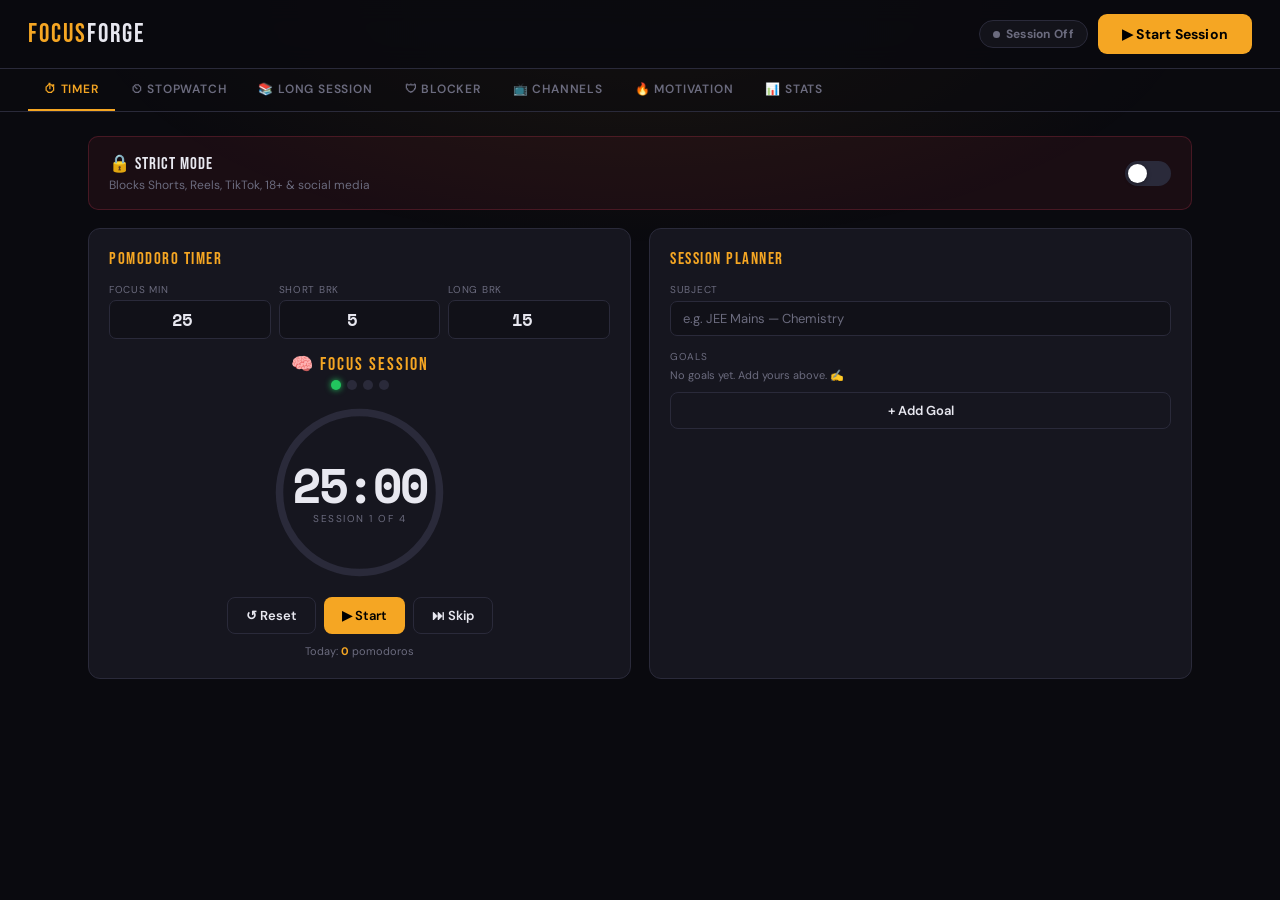
==== dashboard.html @ be2c4931 "Add files via upload" ====
<!DOCTYPE html>
<html lang="en">
<head>
<meta charset="UTF-8">
<title>FocusForge</title>
<link href="https://fonts.googleapis.com/css2?family=Space+Mono:wght@400;700&family=Bebas+Neue&family=DM+Sans:wght@400;500;600;700&display=swap" rel="stylesheet">
<style>
:root{--bg:#0a0a0f;--surf:#111118;--card:#16161f;--bdr:#2a2a3a;--acc:#f5a623;--red:#e8435a;--grn:#22c55e;--txt:#e8e8f0;--mut:#6b6b7e;}
*{margin:0;padding:0;box-sizing:border-box;}
body{background:var(--bg);color:var(--txt);font-family:'DM Sans',sans-serif;min-height:100vh;}
body::before{content:'';position:fixed;inset:0;pointer-events:none;z-index:0;
 background:radial-gradient(ellipse 80% 50% at 50% 0%,rgba(245,166,35,.08),transparent 55%);}
.app{position:relative;z-index:1;}
/* HEADER */
header{position:sticky;top:0;z-index:100;padding:14px 28px;display:flex;align-items:center;
 justify-content:space-between;background:rgba(10,10,15,.94);backdrop-filter:blur(12px);
 border-bottom:1px solid var(--bdr);}
.logo{font-family:'Bebas Neue',cursive;font-size:26px;letter-spacing:2px;color:var(--acc);}
.logo em{color:var(--txt);font-style:normal;}
.hdr-r{display:flex;align-items:center;gap:10px;flex-wrap:wrap;}
/* SESSION BUTTON - the main action */
#sessBtn{padding:11px 24px;border-radius:9px;border:none;font-family:'DM Sans',sans-serif;
 font-size:14px;font-weight:700;cursor:pointer;transition:background .2s,transform .15s;
 display:flex;align-items:center;gap:8px;letter-spacing:.2px;}
#sessBtn.off{background:var(--acc);color:#000;}
#sessBtn.off:hover{background:#ffc145;transform:translateY(-1px);}
#sessBtn.on{background:rgba(232,67,90,.18);color:var(--red);border:1px solid rgba(232,67,90,.4);}
#sessBtn.on:hover{background:rgba(232,67,90,.28);}
.status-pip{display:flex;align-items:center;gap:6px;padding:5px 13px;border-radius:20px;
 font-size:12px;font-weight:700;letter-spacing:.3px;border:1px solid var(--bdr);}
.status-pip.off{color:var(--mut);background:rgba(107,107,126,.1);}
.status-pip.on{color:var(--acc);background:rgba(245,166,35,.12);border-color:rgba(245,166,35,.3);}
.dot{width:7px;height:7px;border-radius:50%;}
.dot-off{background:var(--mut);}
.dot-on{background:var(--acc);box-shadow:0 0 7px var(--acc);animation:blink 1.4s infinite;}
@keyframes blink{0%,100%{opacity:1}50%{opacity:.25}}
.strict-tag{display:none;align-items:center;gap:5px;padding:5px 11px;border-radius:20px;
 font-size:11px;font-weight:700;color:var(--red);background:rgba(232,67,90,.1);
 border:1px solid rgba(232,67,90,.3);}
/* NAV */
nav{display:flex;padding:0 28px;border-bottom:1px solid var(--bdr);overflow-x:auto;
 background:rgba(10,10,15,.5);}
nav button{background:none;border:none;color:var(--mut);font-family:'DM Sans',sans-serif;
 font-size:12px;font-weight:600;padding:12px 16px;cursor:pointer;white-space:nowrap;
 border-bottom:2px solid transparent;transition:all .2s;text-transform:uppercase;letter-spacing:.8px;}
nav button.act{color:var(--acc);border-bottom-color:var(--acc);}
nav button:hover:not(.act){color:var(--txt);}
/* MAIN */
.main{max-width:1160px;margin:0 auto;padding:24px 28px;}
.tab{display:none;}.tab.act{display:block;}
/* CARD */
.card{background:var(--card);border:1px solid var(--bdr);border-radius:12px;padding:20px;}
.ct{font-family:'Bebas Neue',cursive;font-size:17px;letter-spacing:1.5px;color:var(--acc);margin-bottom:14px;}
.g2{display:grid;grid-template-columns:1fr 1fr;gap:18px;}
.g3{display:grid;grid-template-columns:repeat(3,1fr);gap:14px;}
/* BUTTONS */
.btn{border:none;border-radius:8px;padding:9px 18px;font-family:'DM Sans',sans-serif;
 font-size:13px;font-weight:600;cursor:pointer;transition:all .18s;
 display:inline-flex;align-items:center;gap:6px;}
.bp{background:var(--acc);color:#000;}.bp:hover{background:#ffc145;}
.br{background:var(--red);color:#fff;}.br:hover{background:#ff5570;}
.bg{background:transparent;border:1px solid var(--bdr);color:var(--txt);}.bg:hover{border-color:var(--acc);color:var(--acc);}
.bgr{background:var(--grn);color:#000;}.bgr:hover{background:#4ade80;}
.bsm{padding:5px 11px;font-size:12px;}
.bfw{width:100%;justify-content:center;}
/* STRICT BANNER */
.stbanner{border-radius:10px;padding:16px 20px;margin-bottom:18px;
 display:flex;align-items:center;justify-content:space-between;
 background:rgba(232,67,90,.07);border:1px solid rgba(232,67,90,.22);}
.stbanner.on{background:rgba(232,67,90,.15);border-color:var(--red);}
/* TOGGLE SWITCH */
.tog{width:46px;height:25px;background:var(--bdr);border-radius:13px;cursor:pointer;
 position:relative;transition:.3s;flex-shrink:0;}
.tog::after{content:'';position:absolute;top:3px;left:3px;width:19px;height:19px;
 background:#fff;border-radius:50%;transition:.3s;box-shadow:0 1px 4px rgba(0,0,0,.4);}
.tog.on{background:var(--red);}.tog.on::after{transform:translateX(21px);}
.tog.on-a{background:var(--acc);}.tog.on-a::after{transform:translateX(21px);}
/* POMODORO */
.pmcfg{display:grid;grid-template-columns:1fr 1fr 1fr;gap:8px;margin-bottom:14px;}
.pmcfg-it label{font-size:10px;color:var(--mut);text-transform:uppercase;letter-spacing:.7px;display:block;margin-bottom:4px;}
.pmcfg-it input{width:100%;text-align:center;background:var(--surf);border:1px solid var(--bdr);
 color:var(--txt);border-radius:7px;padding:6px;font-family:'Space Mono',monospace;font-size:17px;font-weight:700;}
.pmcfg-it input:focus{outline:none;border-color:var(--acc);}
.plbl{font-family:'Bebas Neue',cursive;font-size:18px;letter-spacing:2px;color:var(--acc);text-align:center;margin-bottom:5px;}
.pdots{display:flex;justify-content:center;gap:6px;margin-bottom:10px;}
.pd{width:10px;height:10px;border-radius:50%;background:var(--bdr);transition:.3s;}
.pd.d{background:var(--acc);}.pd.a{background:var(--grn);box-shadow:0 0 6px var(--grn);animation:blink 1s infinite;}
.ringw{position:relative;display:flex;justify-content:center;margin:6px 0 12px;}
.ringw svg{transform:rotate(-90deg);}
.ringm{position:absolute;top:50%;left:50%;transform:translate(-50%,-50%);text-align:center;}
.tdig{font-family:'Space Mono',monospace;font-size:48px;font-weight:700;color:var(--txt);letter-spacing:-2px;line-height:1;}
.tsub{font-size:10px;color:var(--mut);text-transform:uppercase;letter-spacing:1.5px;margin-top:3px;}
.ctrl{display:flex;gap:8px;justify-content:center;}
/* STOPWATCH */
.swdisp{font-family:'Space Mono',monospace;font-size:52px;font-weight:700;text-align:center;
 letter-spacing:-2px;padding:12px 0;color:var(--txt);}
.swms{font-size:22px;color:var(--mut);}
/* LONG FORM */
.lftime{font-family:'Space Mono',monospace;font-size:62px;font-weight:700;text-align:center;
 letter-spacing:-3px;color:var(--txt);line-height:1;padding:8px 0;}
.lfacc{color:var(--acc);}
.durb{margin:3px;}.durb.sel{background:rgba(245,166,35,.13)!important;border-color:rgba(245,166,35,.4)!important;color:var(--acc)!important;}
.ptbar{height:6px;background:var(--bdr);border-radius:3px;overflow:hidden;margin:11px 0 5px;}
.pbr{height:100%;background:linear-gradient(90deg,var(--acc),var(--red));border-radius:3px;transition:width .6s;width:0;}
/* BLOCK ITEMS */
.blit{display:flex;align-items:center;justify-content:space-between;
 background:var(--surf);border:1px solid var(--bdr);border-radius:8px;padding:9px 12px;margin-bottom:6px;}
.bll{display:flex;align-items:center;gap:8px;}
.bico{width:28px;height:28px;border-radius:5px;display:flex;align-items:center;justify-content:center;font-size:14px;}
.bname{font-size:13px;font-weight:600;}.bdesc{font-size:10px;color:var(--mut);}
.bdg{font-size:9px;font-weight:700;padding:3px 7px;border-radius:3px;text-transform:uppercase;letter-spacing:.7px;}
.bdg-b{background:rgba(232,67,90,.15);color:var(--red);}
.bdg-a{background:rgba(34,197,94,.15);color:var(--grn);}
/* SETTING ROW */
.srow{display:flex;align-items:center;justify-content:space-between;
 background:var(--surf);border:1px solid var(--bdr);border-radius:8px;padding:10px 12px;margin-bottom:6px;}
.srow-l{display:flex;align-items:center;gap:8px;}
/* CHANNELS */
.chtag{display:inline-flex;align-items:center;gap:5px;background:rgba(34,197,94,.09);
 border:1px solid rgba(34,197,94,.22);border-radius:6px;padding:4px 9px;
 font-size:11px;color:var(--grn);margin:3px;}
.chtag button{background:none;border:none;color:var(--mut);cursor:pointer;font-size:12px;padding:0;line-height:1;}
.chtag button:hover{color:var(--red);}
/* INPUT */
.inp{background:var(--surf);border:1px solid var(--bdr);color:var(--txt);border-radius:7px;
 padding:8px 12px;font-family:'DM Sans',sans-serif;font-size:13px;}
.inp:focus{outline:none;border-color:var(--acc);}
.inp::placeholder{color:var(--mut);}
.arow{display:flex;gap:7px;margin-top:10px;}.arow .inp{flex:1;}
/* STATS */
.stbox{background:var(--surf);border:1px solid var(--bdr);border-radius:9px;padding:16px;text-align:center;}
.stn{font-family:'Space Mono',monospace;font-size:28px;font-weight:700;color:var(--acc);}
.stl{font-size:10px;color:var(--mut);text-transform:uppercase;letter-spacing:.7px;margin-top:3px;}
/* QUOTE */
.qcard{background:linear-gradient(135deg,var(--card),var(--surf));border:1px solid var(--bdr);
 border-left:4px solid var(--acc);border-radius:12px;padding:20px;margin-bottom:16px;}
.qtxt{font-size:18px;font-style:italic;line-height:1.6;color:var(--txt);margin-bottom:12px;}
.qauth{font-family:'Space Mono',monospace;font-size:11px;color:var(--acc);text-transform:uppercase;letter-spacing:1.5px;}
/* REWARD */
.rwbg{position:fixed;inset:0;background:rgba(0,0,0,.9);z-index:1000;display:flex;
 align-items:center;justify-content:center;backdrop-filter:blur(10px);}
.rwbox{background:var(--card);border:2px solid var(--acc);border-radius:20px;
 padding:44px;text-align:center;max-width:440px;position:relative;overflow:hidden;}
.rwbox::before{content:'';position:absolute;inset:0;pointer-events:none;
 background:radial-gradient(ellipse at top,rgba(245,166,35,.14),transparent 60%);}
.rwe{font-size:64px;display:block;margin-bottom:12px;animation:bounce .9s infinite;}
@keyframes bounce{0%,100%{transform:translateY(0)}50%{transform:translateY(-8px)}}
.rwt{font-family:'Bebas Neue',cursive;font-size:36px;letter-spacing:3px;color:var(--acc);margin-bottom:7px;}
.rwm{color:var(--mut);font-size:14px;line-height:1.6;margin-bottom:14px;}
.rwb{display:inline-block;background:rgba(245,166,35,.1);border:1px solid var(--acc);
 border-radius:6px;padding:6px 16px;font-size:11px;color:var(--acc);font-weight:700;margin-bottom:14px;}
.rwq{font-size:11px;color:var(--mut);font-style:italic;margin-bottom:20px;padding:0 8px;line-height:1.5;}
/* TOAST */
.toast{position:fixed;bottom:20px;right:20px;background:var(--card);border:1px solid var(--bdr);
 border-radius:9px;padding:12px 16px;font-size:13px;color:var(--txt);z-index:999;
 transform:translateY(70px);opacity:0;transition:all .3s;max-width:280px;
 display:flex;align-items:center;gap:8px;pointer-events:none;}
.toast.show{transform:translateY(0);opacity:1;}
.toast.ok{border-color:var(--grn);}
.toast.err{border-color:var(--red);}
/* MILESTONE */
.msit{display:flex;align-items:center;justify-content:space-between;
 padding:9px 11px;border-radius:7px;margin-bottom:6px;border:1px solid var(--bdr);}
.msit.hit{background:rgba(245,166,35,.07);border-color:rgba(245,166,35,.22);}
.msit.miss{opacity:.4;}
.goal-r{display:flex;align-items:center;gap:9px;padding:7px 11px;
 background:var(--surf);border-radius:7px;margin-bottom:4px;cursor:pointer;}
.goal-r:hover{background:#1a1a24;}
.pcard{background:var(--surf);border:1px solid var(--bdr);border-radius:9px;padding:14px;text-align:center;}
::-webkit-scrollbar{width:4px;}::-webkit-scrollbar-thumb{background:var(--bdr);border-radius:2px;}
@media(max-width:700px){.main{padding:14px 12px;}.g2,.g3{grid-template-columns:1fr;}
 header{padding:12px 14px;}.tdig{font-size:36px;}.lftime{font-size:44px;}}
</style>
</head>
<body>
<div class="app">
<header>
  <div class="logo">Focus<em>Forge</em></div>
  <div class="hdr-r">
    <div class="strict-tag" id="strtag">🔒 STRICT</div>
    <div class="status-pip off" id="spip">
      <div class="dot dot-off" id="sdot"></div>
      <span id="stxt">Session Off</span>
    </div>
    <button id="sessBtn" class="off" onclick="toggleSess()">▶ Start Session</button>
  </div>
</header>
<nav id="nav">
  <button class="act" onclick="gt('timer',this)">⏱ Timer</button>
  <button onclick="gt('sw',this)">⏲ Stopwatch</button>
  <button onclick="gt('lf',this)">📚 Long Session</button>
  <button onclick="gt('blk',this)">🛡 Blocker</button>
  <button onclick="gt('ch',this)">📺 Channels</button>
  <button onclick="gt('mot',this)">🔥 Motivation</button>
  <button onclick="gt('stats',this)">📊 Stats</button>
</nav>
<div class="main">

<!-- TIMER -->
<div class="tab act" id="tab-timer">
  <div class="stbanner" id="strbanner">
    <div>
      <div style="font-family:'Bebas Neue',cursive;font-size:17px;letter-spacing:1px;margin-bottom:3px">🔒 STRICT MODE</div>
      <div style="font-size:12px;color:var(--mut)">Blocks Shorts, Reels, TikTok, 18+ &amp; social media</div>
    </div>
    <div class="tog" id="strtog" onclick="toggleStrict()"></div>
  </div>
  <div class="g2">
    <div class="card">
      <div class="ct">POMODORO TIMER</div>
      <div class="pmcfg">
        <div class="pmcfg-it"><label>Focus min</label><input type="number" id="fmin" value="25" min="1" max="90" onchange="pmReset()"></div>
        <div class="pmcfg-it"><label>Short brk</label><input type="number" id="smin" value="5" min="1" max="30" onchange="pmReset()"></div>
        <div class="pmcfg-it"><label>Long brk</label><input type="number" id="lmin" value="15" min="5" max="60" onchange="pmReset()"></div>
      </div>
      <div class="plbl" id="plbl">🧠 FOCUS SESSION</div>
      <div class="pdots" id="pdots"></div>
      <div class="ringw">
        <svg width="185" height="185">
          <circle cx="92.5" cy="92.5" r="80" fill="none" stroke="#2a2a3a" stroke-width="7.5"/>
          <circle id="parc" cx="92.5" cy="92.5" r="80" fill="none" stroke="#f5a623"
           stroke-width="7.5" stroke-linecap="round" stroke-dasharray="502.7" stroke-dashoffset="0"/>
        </svg>
        <div class="ringm">
          <div class="tdig" id="pdisp">25:00</div>
          <div class="tsub" id="psub">Session 1 of 4</div>
        </div>
      </div>
      <div class="ctrl">
        <button class="btn bg" onclick="pmReset()">↺ Reset</button>
        <button class="btn bp" id="pbtn" onclick="pmToggle()">▶ Start</button>
        <button class="btn bg" onclick="pmSkip()">⏭ Skip</button>
      </div>
      <div style="text-align:center;font-size:11px;color:var(--mut);margin-top:10px">
        Today: <span style="color:var(--acc);font-weight:700" id="pmcnt">0</span> pomodoros
      </div>
    </div>
    <div class="card">
      <div class="ct">SESSION PLANNER</div>
      <label style="font-size:10px;color:var(--mut);text-transform:uppercase;letter-spacing:.7px;display:block;margin-bottom:5px">Subject</label>
      <input class="inp" id="subj" placeholder="e.g. JEE Mains — Chemistry" style="width:100%;margin-bottom:14px">
      <label style="font-size:10px;color:var(--mut);text-transform:uppercase;letter-spacing:.7px;display:block;margin-bottom:5px">Goals</label>
      <div id="glist" style="margin-bottom:10px"></div>
      <button class="btn bg bfw" onclick="addGoal()">+ Add Goal</button>
    </div>
  </div>
</div>

<!-- STOPWATCH -->
<div class="tab" id="tab-sw">
  <div class="card" style="max-width:460px;margin:0 auto;text-align:center">
    <div class="ct" style="text-align:center">STOPWATCH</div>
    <div class="swdisp">
      <span id="swh">00</span>:<span id="swm">00</span>:<span id="sws">00</span><span class="swms">.<span id="swms">00</span></span>
    </div>
    <div style="display:flex;justify-content:center;gap:9px;margin-bottom:16px">
      <button class="btn bg" onclick="swReset()">↺ Reset</button>
      <button class="btn bp" id="swbtn" onclick="swToggle()">▶ Start</button>
      <button class="btn bg" onclick="swLap()">🏁 Lap</button>
    </div>
    <div id="swlaps" style="max-height:200px;overflow-y:auto"></div>
  </div>
</div>

<!-- LONG FORM -->
<div class="tab" id="tab-lf">
  <div class="g2" style="align-items:start">
    <div class="card">
      <div class="ct">LONG FORM SESSION</div>
      <p style="font-size:12px;color:var(--mut);margin-bottom:14px">Deep work — 1 to 8 hours uninterrupted</p>
      <label style="font-size:10px;color:var(--mut);text-transform:uppercase;letter-spacing:.7px;display:block;margin-bottom:7px">Duration</label>
      <div style="display:flex;flex-wrap:wrap;margin-bottom:9px">
        <button class="btn bg bsm durb" onclick="lfDur(1,this)">1h</button>
        <button class="btn bg bsm durb" onclick="lfDur(2,this)">2h</button>
        <button class="btn bg bsm durb" onclick="lfDur(3,this)">3h</button>
        <button class="btn bg bsm durb" onclick="lfDur(4,this)">4h</button>
        <button class="btn bg bsm durb" onclick="lfDur(6,this)">6h</button>
        <button class="btn bg bsm durb" onclick="lfDur(8,this)">8h</button>
      </div>
      <div style="display:flex;gap:7px;margin-bottom:12px">
        <input class="inp" type="number" id="lfcust" placeholder="Custom hrs" min=".5" max="12" step=".5" style="flex:1">
        <button class="btn bg" onclick="lfCustSet()">Set</button>
      </div>
      <input class="inp" id="lfname" placeholder="Session name e.g. Physics Deep Dive" style="width:100%;margin-bottom:12px">
      <div class="lftime"><span id="lfh">02</span>:<span id="lfm" class="lfacc">00</span>:<span id="lfs">00</span></div>
      <div class="ptbar"><div class="pbr" id="lfbar"></div></div>
      <div style="font-size:11px;color:var(--mut);text-align:center;margin-bottom:12px" id="lfpct">0% complete</div>
      <div style="display:flex;gap:8px">
        <button class="btn bg" style="flex:1" onclick="lfReset()">↺ Reset</button>
        <button class="btn bp" style="flex:2" id="lfbtn" onclick="lfToggle()">▶ Start Session</button>
      </div>
    </div>
    <div>
      <div class="card" style="margin-bottom:16px">
        <div class="ct">MILESTONES</div>
        <div id="mslist"></div>
      </div>
      <div class="card">
        <div class="ct">DEEP WORK TIPS</div>
        <div style="font-size:12px;color:var(--mut);line-height:2.1">
          🎧 Noise-cancelling or lo-fi music<br>📵 Phone in another room<br>
          💧 Water nearby — no phone for breaks<br>📝 Write ONE goal before starting<br>🌡 Room 18–21°C
        </div>
      </div>
    </div>
  </div>
</div>

<!-- BLOCKER -->
<div class="tab" id="tab-blk">
  <div class="g2" style="align-items:start">
    <div>
      <div class="card" style="margin-bottom:16px">
        <div class="ct">🚫 DEFAULT BLOCKS</div>
        <p style="font-size:12px;color:var(--mut);margin-bottom:12px">Blocked during sessions via extension.</p>
        <div id="defblk"></div>
      </div>
      <div class="card">
        <div class="ct">+ CUSTOM BLOCK</div>
        <div class="arow">
          <input class="inp" id="cbinp" placeholder="e.g. reddit.com">
          <button class="btn br" onclick="addCB()">Block</button>
        </div>
        <div id="cblist" style="margin-top:10px"></div>
      </div>
    </div>
    <div class="card">
      <div class="ct">🔒 CONTROLS</div>
      <div class="srow"><div class="srow-l"><span style="font-size:18px">📱</span><div><div class="bname">YouTube Shorts</div><div class="bdesc">Shelf + /shorts URLs</div></div></div><div class="tog on-a" id="ts-shorts" onclick="ftog('shorts',this)"></div></div>
      <div class="srow"><div class="srow-l"><span style="font-size:18px">📸</span><div><div class="bname">Instagram Reels</div><div class="bdesc">Reels tab &amp; feed</div></div></div><div class="tog on-a" id="ts-reels" onclick="ftog('reels',this)"></div></div>
      <div class="srow"><div class="srow-l"><span style="font-size:18px">🎵</span><div><div class="bname">TikTok</div><div class="bdesc">Full site block</div></div></div><div class="tog on-a" id="ts-tiktok" onclick="ftog('tiktok',this)"></div></div>
      <div class="srow"><div class="srow-l"><span style="font-size:18px">🐦</span><div><div class="bname">Twitter / X</div><div class="bdesc">Full site block</div></div></div><div class="tog on-a" id="ts-twitter" onclick="ftog('twitter',this)"></div></div>
      <div class="srow"><div class="srow-l"><span style="font-size:18px">🔞</span><div><div class="bname">18+ Content</div><div class="bdesc">Adult &amp; restricted sites</div></div></div><div class="tog on-a" id="ts-adult" onclick="ftog('adult',this)"></div></div>
      <div class="srow" style="border-color:rgba(232,67,90,.25)"><div class="srow-l"><span style="font-size:18px">🗑</span><div><div class="bname">Anti-Uninstall</div><div class="bdesc">Hides uninstall during sessions</div></div></div><div class="tog on-a" id="ts-anti" onclick="ftog('anti',this)"></div></div>
      <div style="margin-top:12px;padding:11px;background:rgba(34,197,94,.05);border:1px solid rgba(34,197,94,.18);border-radius:7px;font-size:11px;color:var(--mut);line-height:1.7">
        <strong style="color:var(--grn)">✓ Extension Active</strong><br>All blocks enforced by the FocusForge extension. Changes apply instantly.
      </div>
    </div>
  </div>
</div>

<!-- CHANNELS -->
<div class="tab" id="tab-ch">
  <div class="g2" style="align-items:start">
    <div class="card">
      <div class="ct">✅ ALLOWED CHANNELS</div>
      <p style="font-size:12px;color:var(--mut);margin-bottom:12px">Only these YouTube channels are watchable in Strict Mode.</p>
      <div id="chtags" style="margin-bottom:10px"></div>
      <div class="arow">
        <input class="inp" id="chinp" placeholder="e.g. 3Blue1Brown">
        <button class="btn bgr" onclick="addCh()">+ Allow</button>
      </div>
    </div>
    <div class="card">
      <div class="ct">📺 STUDY MODE — YOUTUBE</div>
      <div style="background:var(--surf);border-radius:7px;padding:12px;margin-bottom:10px">
        <div style="font-size:12px;font-weight:700;margin-bottom:7px">Blocked:</div>
        <div style="font-size:11px;color:var(--mut);line-height:2.1">✗ YouTube Shorts (feed + /shorts)<br>✗ Recommended / Autoplay<br>✗ 18+ / Age-restricted content<br>✗ Non-whitelisted channels<br>✗ Comments section</div>
      </div>
      <div style="background:var(--surf);border-radius:7px;padding:12px">
        <div style="font-size:12px;font-weight:700;margin-bottom:7px">Allowed:</div>
        <div style="font-size:11px;color:var(--grn);line-height:2.1">✓ Whitelisted channel videos<br>✓ Educational search results<br>✓ Playlists from allowed channels</div>
      </div>
    </div>
  </div>
</div>

<!-- MOTIVATION -->
<div class="tab" id="tab-mot">
  <div style="max-width:640px;margin:0 auto">
    <div class="qcard">
      <div style="font-size:10px;color:var(--mut);text-transform:uppercase;letter-spacing:2px;margin-bottom:12px" id="qdate"></div>
      <div class="qtxt" id="qtxt"></div>
      <div class="qauth" id="qauth"></div>
      <div style="display:flex;gap:8px;margin-top:16px">
        <button class="btn bg bsm" onclick="prevQ()">←</button>
        <button class="btn bg" style="flex:1" onclick="randQ()">🎲 Random</button>
        <button class="btn bg bsm" onclick="nextQ()">→</button>
      </div>
    </div>
    <div class="card" style="margin-bottom:16px">
      <div class="ct">HALL OF DISCIPLINE</div>
      <div class="g3" id="hall"></div>
    </div>
    <div class="card">
      <div class="ct">YOUR STREAK</div>
      <div style="display:flex;align-items:center;gap:14px">
        <div style="font-family:'Bebas Neue',cursive;font-size:64px;color:var(--acc);line-height:1" id="strn">0</div>
        <div>
          <div style="font-size:16px;font-weight:700">day streak 🔥</div>
          <div style="font-size:12px;color:var(--mut);margin-top:3px">Every session counts. Keep going.</div>
          <button class="btn bg bsm" style="margin-top:8px" onclick="claimStr()">✓ Mark Today</button>
        </div>
      </div>
    </div>
  </div>
</div>

<!-- STATS -->
<div class="tab" id="tab-stats">
  <div class="g3" style="margin-bottom:16px">
    <div class="stbox"><div class="stn" id="stp">0</div><div class="stl">Pomodoros</div></div>
    <div class="stbox"><div class="stn" id="stf">0h 0m</div><div class="stl">Focus Time</div></div>
    <div class="stbox"><div class="stn" id="sts">0</div><div class="stl">Day Streak 🔥</div></div>
  </div>
  <div class="g2">
    <div class="card">
      <div class="ct">SESSION HISTORY</div>
      <div id="hist" style="max-height:300px;overflow-y:auto;font-size:12px;color:var(--mut)">No sessions yet. 🚀</div>
    </div>
    <div class="card">
      <div class="ct">ACHIEVEMENTS</div>
      <div id="ach"></div>
    </div>
  </div>
</div>

</div><!-- main -->
</div><!-- app -->

<!-- REWARD -->
<div class="rwbg" id="rw" style="display:none">
  <div class="rwbox">
    <span class="rwe" id="rwe">🏆</span>
    <div class="rwt" id="rwt">DONE!</div>
    <div class="rwm" id="rwm"></div>
    <div class="rwb" id="rwb"></div>
    <div class="rwq" id="rwq"></div>
    <button class="btn bp" onclick="closeRw()">Continue →</button>
  </div>
</div>
<div class="toast" id="tst"><span id="tsti">✓</span><span id="tstm"></span></div>

<script>
// ─── STORAGE (works in extension AND standalone) ───────────────────
const IS_EXT = typeof chrome !== 'undefined' && typeof chrome.storage !== 'undefined' && !!chrome.storage.local;

function save(obj) {
  // Always save to localStorage immediately — instant, no async issues
  Object.entries(obj).forEach(([k,v]) => localStorage.setItem('ff_'+k, JSON.stringify(v)));
  // Also sync to chrome.storage if in extension context
  if (IS_EXT) {
    try { chrome.storage.local.set(obj); } catch(e) {}
  }
}

function load(key, def) {
  // Try localStorage first (fastest)
  const v = localStorage.getItem('ff_'+key);
  if (v !== null) { try { return JSON.parse(v); } catch(e) { return v; } }
  return def;
}

function sendToExt(msg) {
  if (!IS_EXT) return;
  try { chrome.runtime.sendMessage(msg, () => { if(chrome.runtime.lastError){} }); } catch(e) {}
}

// ─── STATE ────────────────────────────────────────────────────────
const DEF_CH = ['Khan Academy','MIT OpenCourseWare','3Blue1Brown','CrashCourse','Kurzgesagt','TED-Ed','Physics Wallah','Unacademy'];

let sessOn    = load('sessOn', false);
let strictOn  = load('strictOn', false);
let settings  = load('settings', {shorts:true,reels:true,tiktok:true,twitter:true,adult:true,anti:true});
let channels  = load('channels', DEF_CH);
let cblocks   = load('cblocks', []);
let goals     = load('goals', []);
let sessions  = load('sessions', []);
let pomos     = load('pomos', 0);
let focusSecs = load('focusSecs', 0);
let streak    = load('streak', 0);
let xp        = load('xp', 0);

// Pomo state (not persisted)
let pmRun=false, pmInt=null, pmPhase='focus', pmSecs=0, pmTotal=0, pmCycle=0, pmSess=1;
// SW
let swRun=false, swInt=null, swMs=0, swLapsList=[];
// LF
let lfRun=false, lfInt=null, lfDurSecs=7200, lfElapsed=0, lfHits=[];

const CIRC = 502.7;

// ─── INIT ─────────────────────────────────────────────────────────
function boot() {
  syncHeaderUI();
  syncStrictUI();
  loadToggles();
  pmReset();
  buildDots();
  renderDefBlocks();
  renderCBlocks();
  renderChs();
  renderGoals();
  renderMilestones();
  renderAch();
  renderHist();
  renderHall();
  syncStats();
  lfSyncDisp();
  document.getElementById('qdate').textContent = new Date().toLocaleDateString('en-US',{weekday:'long',month:'long',day:'numeric'});
  showQ(new Date().getDate() % QS.length);
}

// ─── TABS ──────────────────────────────────────────────────────────
function gt(name, btn) {
  document.querySelectorAll('.tab').forEach(el => el.classList.remove('act'));
  document.querySelectorAll('#nav button').forEach(el => el.classList.remove('act'));
  document.getElementById('tab-'+name).classList.add('act');
  btn.classList.add('act');
}

// ─── SESSION TOGGLE ────────────────────────────────────────────────
function toggleSess() {
  sessOn = !sessOn;
  save({ sessOn });
  sendToExt({ type:'SET_SESSION', active:sessOn, strict:strictOn });
  syncHeaderUI();
  toast(sessOn ? '🎯 Session started! Blocks are active.' : '✅ Session ended. Blocks lifted.', sessOn ? 'ok' : '');
}

function syncHeaderUI() {
  const btn = document.getElementById('sessBtn');
  const pip = document.getElementById('spip');
  const dot = document.getElementById('sdot');
  const txt = document.getElementById('stxt');
  if (sessOn) {
    btn.textContent = '⏹ End Session';
    btn.className = 'on';
    pip.className = 'status-pip on';
    dot.className = 'dot dot-on';
    txt.textContent = 'Active';
  } else {
    btn.textContent = '▶ Start Session';
    btn.className = 'off';
    pip.className = 'status-pip off';
    dot.className = 'dot dot-off';
    txt.textContent = 'Session Off';
  }
}

// ─── STRICT MODE ───────────────────────────────────────────────────
function toggleStrict() {
  strictOn = !strictOn;
  save({ strictOn });
  sendToExt({ type:'SET_SESSION', active:sessOn, strict:strictOn });
  syncStrictUI();
  toast(strictOn ? '🔒 Strict Mode ON' : '🔓 Strict Mode OFF', strictOn ? 'ok' : 'err');
}

function syncStrictUI() {
  document.getElementById('strtog').classList.toggle('on', strictOn);
  document.getElementById('strbanner').classList.toggle('on', strictOn);
  document.getElementById('strtag').style.display = strictOn ? 'flex' : 'none';
}

// ─── SETTING TOGGLES ───────────────────────────────────────────────
function loadToggles() {
  Object.entries(settings).forEach(([k,v]) => {
    const el = document.getElementById('ts-'+k);
    if (el) el.classList.toggle('on-a', v);
  });
}
function ftog(key, el) {
  settings[key] = !settings[key];
  el.classList.toggle('on-a', settings[key]);
  save({ settings });
  toast(settings[key] ? `✓ ${key} blocking ON` : `○ ${key} blocking OFF`, 'ok');
}

// ─── POMODORO ──────────────────────────────────────────────────────
function pmReset() {
  clearInterval(pmInt); pmRun=false; pmPhase='focus'; pmSess=1; pmCycle=0;
  document.getElementById('pbtn').textContent='▶ Start';
  pmSetSecs(); buildDots(); arcUpd();
}
function pmSetSecs() {
  const f=(parseInt(document.getElementById('fmin').value)||25)*60;
  const s=(parseInt(document.getElementById('smin').value)||5)*60;
  const l=(parseInt(document.getElementById('lmin').value)||15)*60;
  pmSecs={focus:f,short:s,long:l}[pmPhase];
  pmTotal=pmSecs; pmDisp();
}
function pmToggle() {
  if (pmRun) {
    clearInterval(pmInt); pmRun=false;
    document.getElementById('pbtn').textContent='▶ Resume';
  } else {
    pmRun=true;
    document.getElementById('pbtn').textContent='⏸ Pause';
    pmInt=setInterval(()=>{
      if(pmPhase==='focus'){focusSecs++;if(focusSecs%30===0)save({focusSecs});}
      pmSecs--;pmDisp();arcUpd();
      if(pmSecs<=0){clearInterval(pmInt);pmRun=false;pmEnd();}
    },1000);
  }
}
function pmSkip(){clearInterval(pmInt);pmRun=false;pmEnd();}
function pmEnd() {
  if(pmPhase==='focus'){
    pomos++;pmCycle++;xp+=25;
    sessions.push({type:'Pomodoro',subject:document.getElementById('subj').value||'Study',time:new Date().toLocaleTimeString()});
    save({pomos,focusSecs,xp,sessions:sessions.slice(-50)});
    syncStats();renderHist();renderAch();
    pmPhase=pmCycle%4===0?'long':'short';
    pmSess=Math.min(pmSess+1,4);
    showRw(pmCycle%4===0?'long':'short',pmCycle);
  } else {
    pmPhase='focus';
  }
  buildDots();pmSetSecs();arcUpd();
  document.getElementById('pbtn').textContent='▶ Start';
}
function pmDisp(){
  document.getElementById('pdisp').textContent=pad(Math.floor(pmSecs/60))+':'+pad(pmSecs%60);
  document.getElementById('plbl').textContent={focus:'🧠 FOCUS SESSION',short:'☕ SHORT BREAK',long:'🛌 LONG BREAK'}[pmPhase];
  document.getElementById('psub').textContent='Session '+pmSess+' of 4';
  document.getElementById('pmcnt').textContent=pomos;
}
function arcUpd(){
  const a=document.getElementById('parc');
  a.style.strokeDashoffset=CIRC*(pmSecs/pmTotal);
  a.style.stroke={focus:'#f5a623',short:'#22c55e',long:'#3b82f6'}[pmPhase];
}
function buildDots(){
  const el=document.getElementById('pdots');el.innerHTML='';
  for(let i=1;i<=4;i++){const d=document.createElement('div');d.className='pd'+(i<pmSess?' d':i===pmSess?' a':'');el.appendChild(d);}
}

// ─── STOPWATCH ─────────────────────────────────────────────────────
function swToggle(){
  if(swRun){clearInterval(swInt);swRun=false;document.getElementById('swbtn').textContent='▶ Resume';}
  else{swRun=true;document.getElementById('swbtn').textContent='⏸ Pause';swInt=setInterval(()=>{swMs+=10;swDisp();},10);}
}
function swReset(){clearInterval(swInt);swRun=false;swMs=0;swLapsList=[];document.getElementById('swbtn').textContent='▶ Start';swDisp();document.getElementById('swlaps').innerHTML='';}
function swLap(){if(!swRun)return;swLapsList.push(swMs);const el=document.getElementById('swlaps');const d=document.createElement('div');d.style.cssText='display:flex;justify-content:space-between;padding:6px 10px;background:var(--surf);border-radius:5px;margin-bottom:4px;font-family:"Space Mono",monospace;font-size:11px;';d.innerHTML='<span style="color:var(--mut)">Lap '+swLapsList.length+'</span><span style="color:var(--acc)">'+ms2h(swMs)+'</span>';el.insertBefore(d,el.firstChild);}
function swDisp(){const t=swMs;document.getElementById('swh').textContent=pad(Math.floor(t/3600000));document.getElementById('swm').textContent=pad(Math.floor((t%3600000)/60000));document.getElementById('sws').textContent=pad(Math.floor((t%60000)/1000));document.getElementById('swms').textContent=pad(Math.floor((t%1000)/10));}
function ms2h(ms){return pad(Math.floor(ms/3600000))+':'+pad(Math.floor((ms%3600000)/60000))+':'+pad(Math.floor((ms%60000)/1000));}

// ─── LONG FORM ─────────────────────────────────────────────────────
function lfDur(h,btn){lfDurSecs=h*3600;lfElapsed=0;lfHits=[];document.querySelectorAll('.durb').forEach(b=>b.classList.remove('sel'));btn.classList.add('sel');lfSyncDisp();renderMilestones();}
function lfCustSet(){const v=parseFloat(document.getElementById('lfcust').value)||2;lfDurSecs=v*3600;lfElapsed=0;lfHits=[];lfSyncDisp();renderMilestones();toast('Duration set to '+v+'h','ok');}
function lfToggle(){
  if(lfRun){clearInterval(lfInt);lfRun=false;document.getElementById('lfbtn').textContent='▶ Resume Session';}
  else{lfRun=true;document.getElementById('lfbtn').textContent='⏸ Pause';
    lfInt=setInterval(()=>{lfElapsed++;focusSecs++;lfSyncDisp();chkMs();
      if(lfElapsed>=lfDurSecs){clearInterval(lfInt);lfRun=false;
        document.getElementById('lfbtn').textContent='✓ Done!';document.getElementById('lfbtn').disabled=true;
        sessions.push({type:'Long Session',subject:document.getElementById('lfname').value||'Deep Work',time:new Date().toLocaleTimeString()});
        save({focusSecs,sessions:sessions.slice(-50)});renderHist();showRw('longform',0);}
    },1000);}
}
function lfReset(){clearInterval(lfInt);lfRun=false;lfElapsed=0;lfHits=[];document.getElementById('lfbtn').textContent='▶ Start Session';document.getElementById('lfbtn').disabled=false;lfSyncDisp();renderMilestones();}
function lfSyncDisp(){const rem=Math.max(0,lfDurSecs-lfElapsed);document.getElementById('lfh').textContent=pad(Math.floor(rem/3600));document.getElementById('lfm').textContent=pad(Math.floor((rem%3600)/60));document.getElementById('lfs').textContent=pad(rem%60);const pct=Math.min(100,Math.floor((lfElapsed/lfDurSecs)*100));document.getElementById('lfbar').style.width=pct+'%';document.getElementById('lfpct').textContent=pct+'% complete';}
function chkMs(){const pct=Math.floor((lfElapsed/lfDurSecs)*100);[25,50,75,100].forEach(m=>{if(pct>=m&&!lfHits.includes(m)){lfHits.push(m);renderMilestones();if(m<100)toast('🎉 '+m+'% milestone!','ok');}});}
function renderMilestones(){const it=[{p:25,l:'25% Done',e:'⭐',r:'+10 XP'},{p:50,l:'Halfway!',e:'🌟',r:'+25 XP'},{p:75,l:'Almost There',e:'💫',r:'+40 XP'},{p:100,l:'Complete',e:'🏆',r:'+100 XP'}];document.getElementById('mslist').innerHTML=it.map(i=>{const h=lfHits.includes(i.p);return '<div class="msit '+(h?'hit':'miss')+'"><div style="display:flex;align-items:center;gap:8px"><span style="font-size:17px">'+i.e+'</span><div><div style="font-size:12px;font-weight:600">'+i.l+'</div><div style="font-size:10px;color:var(--mut)">'+i.p+'%</div></div></div><div style="font-size:11px;color:'+(h?'var(--acc)':'var(--mut)')+';font-weight:700">'+(h?'✓ Earned':i.r)+'</div></div>';}).join('');}

// ─── BLOCKER ───────────────────────────────────────────────────────
const DEFBLK=[{e:'🎵',n:'TikTok',d:'Short-form video'},{e:'📱',n:'YouTube Shorts',d:'Shorts URLs & shelf'},{e:'📸',n:'Instagram Reels',d:'Reels tab & feed'},{e:'👻',n:'Snapchat',d:'Social distraction'},{e:'🐦',n:'Twitter / X',d:'Infinite scroll'},{e:'🎮',n:'Twitch',d:'Gaming streams'}];
function renderDefBlocks(){document.getElementById('defblk').innerHTML=DEFBLK.map(b=>'<div class="blit" style="border-left:3px solid var(--red)"><div class="bll"><div class="bico" style="background:rgba(232,67,90,.1)">'+b.e+'</div><div><div class="bname">'+b.n+'</div><div class="bdesc">'+b.d+'</div></div></div><span class="bdg bdg-b">BLOCKED</span></div>').join('');}
function addCB(){const v=document.getElementById('cbinp').value.trim();if(!v)return;if(!cblocks.includes(v)){cblocks.push(v);document.getElementById('cbinp').value='';save({cblocks});sendToExt({type:'ADD_BLOCK',site:v});renderCBlocks();toast('🚫 '+v+' blocked','ok');}}
function remCB(s){cblocks=cblocks.filter(c=>c!==s);save({cblocks});sendToExt({type:'REMOVE_BLOCK',site:s});renderCBlocks();}
function renderCBlocks(){document.getElementById('cblist').innerHTML=cblocks.map(s=>'<div class="blit" style="border-left:3px solid var(--red);margin-bottom:5px"><div class="bll"><div class="bico" style="background:rgba(232,67,90,.1)">🌐</div><div class="bname">'+s+'</div></div><button class="btn bg bsm" onclick="remCB(\''+s.replace(/'/g,"\\'")+'\')")>✕</button></div>').join('')||'<div style="font-size:11px;color:var(--mut)">No custom blocks yet.</div>';}

// ─── CHANNELS ──────────────────────────────────────────────────────
function addCh(){const v=document.getElementById('chinp').value.trim();if(!v||channels.includes(v))return;channels.push(v);document.getElementById('chinp').value='';save({channels});sendToExt({type:'ADD_CHANNEL',channel:v});renderChs();toast('✅ '+v+' allowed','ok');}
function remCh(n){channels=channels.filter(c=>c!==n);save({channels});sendToExt({type:'REMOVE_CHANNEL',channel:n});renderChs();}
function renderChs(){document.getElementById('chtags').innerHTML=channels.map(c=>'<span class="chtag">📺 '+c+' <button onclick="remCh(\''+c.replace(/'/g,"\\'")+'\')")>✕</button></span>').join('');}

// ─── GOALS ─────────────────────────────────────────────────────────
function addGoal(){const n=prompt('Enter study goal:');if(!n)return;goals.push({n,done:false});save({goals});renderGoals();}
function togGoal(i){goals[i].done=!goals[i].done;save({goals});renderGoals();}
function renderGoals(){document.getElementById('glist').innerHTML=goals.length?goals.map((g,i)=>'<div class="goal-r" onclick="togGoal('+i+')"><span style="font-size:15px">'+(g.done?'✅':'⬜')+'</span><span style="font-size:12px;'+(g.done?'text-decoration:line-through;color:var(--mut)':'')+'">'+g.n+'</span></div>').join(''):'<div style="font-size:11px;color:var(--mut);margin-bottom:8px">No goals yet. Add yours above. ✍️</div>';}

// ─── MOTIVATION ────────────────────────────────────────────────────
const QS=[{t:"The secret of getting ahead is getting started.",a:"Mark Twain"},{t:"Hard work beats talent when talent doesn't work hard.",a:"Tim Notke"},{t:"Push yourself, because no one else is going to do it for you.",a:"Unknown"},{t:"An investment in knowledge pays the best interest.",a:"Benjamin Franklin"},{t:"Don't watch the clock; do what it does. Keep going.",a:"Sam Levenson"},{t:"Study while others are sleeping; work while others are loafing.",a:"W.A. Ward"},{t:"Dreams don't work unless you do.",a:"John C. Maxwell"},{t:"The expert in anything was once a beginner.",a:"Helen Hayes"},{t:"Education is the most powerful weapon to change the world.",a:"Nelson Mandela"},{t:"Believe you can and you're halfway there.",a:"Theodore Roosevelt"},{t:"Success is not final, failure is not fatal: it is the courage to continue that counts.",a:"Churchill"},{t:"Strive not to be a success, but to be of value.",a:"Albert Einstein"},{t:"It always seems impossible until it's done.",a:"Nelson Mandela"},{t:"Your time is limited, don't waste it living someone else's life.",a:"Steve Jobs"},{t:"The only way to do great work is to love what you do.",a:"Steve Jobs"}];
let qi=0;
function showQ(i){qi=i;document.getElementById('qtxt').textContent='"'+QS[i].t+'"';document.getElementById('qauth').textContent='— '+QS[i].a;}
function nextQ(){showQ((qi+1)%QS.length);}function prevQ(){showQ((qi-1+QS.length)%QS.length);}function randQ(){showQ(Math.floor(Math.random()*QS.length));}
const HALL=[{n:'Elon Musk',f:'Self-taught rockets. Reads 10h/day.',e:'🚀'},{n:'Bill Gates',f:'Reads 50 books/year. Never stopped.',e:'📚'},{n:'Kobe Bryant',f:'4am daily. Outworked everyone.',e:'🏀'},{n:'APJ Abdul Kalam',f:'Read all night. Slept 4–5h.',e:'🛸'},{n:'Sundar Pichai',f:'First-gen. Studied 16h/day for IIT.',e:'🌐'},{n:'Warren Buffett',f:'80% of day: reading & thinking.',e:'💡'}];
function renderHall(){document.getElementById('hall').innerHTML=HALL.map(p=>'<div class="pcard"><div style="font-size:28px;margin-bottom:7px">'+p.e+'</div><div style="font-size:12px;font-weight:700;margin-bottom:5px">'+p.n+'</div><div style="font-size:10px;color:var(--mut);line-height:1.5">'+p.f+'</div></div>').join('');}
function claimStr(){streak++;save({streak});document.getElementById('strn').textContent=streak;syncStats();toast('🔥 '+streak+' day streak!','ok');}

// ─── STATS ─────────────────────────────────────────────────────────
function syncStats(){document.getElementById('stp').textContent=pomos;document.getElementById('stf').textContent=Math.floor(focusSecs/3600)+'h '+Math.floor((focusSecs%3600)/60)+'m';document.getElementById('sts').textContent=streak;document.getElementById('strn').textContent=streak;}
function renderHist(){const el=document.getElementById('hist');if(!sessions.length){el.innerHTML='<div style="color:var(--mut)">No sessions yet. 🚀</div>';return;}el.innerHTML=[...sessions].reverse().slice(0,12).map(s=>'<div style="display:flex;justify-content:space-between;padding:6px 9px;background:var(--surf);border-radius:6px;margin-bottom:4px"><div><div style="font-size:12px;font-weight:600">'+s.subject+'</div><div style="font-size:10px;color:var(--mut)">'+s.type+'</div></div><div style="font-size:10px;color:var(--mut);font-family:\'Space Mono\',monospace">'+s.time+'</div></div>').join('');}
const ACH=[{e:'🌱',n:'First Step',d:'Complete 1 Pomodoro',ok:()=>pomos>=1},{e:'⭐',n:'Warming Up',d:'5 Pomodoros',ok:()=>pomos>=5},{e:'⏱',n:'One Hour',d:'1h of focus',ok:()=>focusSecs>=3600},{e:'🔥',n:'Consistent',d:'3-day streak',ok:()=>streak>=3},{e:'🔒',n:'Iron Will',d:'Enable Strict Mode',ok:()=>strictOn},{e:'🏆',n:'Deep Worker',d:'Complete Long Session',ok:()=>sessions.some(s=>s.type==='Long Session')}];
function renderAch(){document.getElementById('ach').innerHTML=ACH.map(a=>{const e=a.ok();return '<div style="display:flex;align-items:center;gap:8px;padding:8px 10px;background:'+(e?'rgba(245,166,35,.07)':'var(--surf)')+';border:1px solid '+(e?'rgba(245,166,35,.2)':'var(--bdr)')+';border-radius:7px;margin-bottom:5px;opacity:'+(e?1:.4)+'"><span style="font-size:19px">'+a.e+'</span><div><div style="font-size:12px;font-weight:600">'+a.n+(e?' <span style="color:var(--acc);font-size:10px">✓</span>':'')+'</div><div style="font-size:10px;color:var(--mut)">'+a.d+'</div></div></div>';}).join('');}

// ─── REWARDS ───────────────────────────────────────────────────────
const RW={short:{e:'☕',t:'BREAK TIME!',m:'Take 5. Hydrate. You earned it.',b:'+15 XP'},long:{e:'🎯',t:'LONG BREAK!',m:'4 Pomodoros done. Outstanding discipline.',b:'+50 XP'},longform:{e:'🏆',t:'SESSION COMPLETE!',m:'Deep work done. Absolutely legendary.',b:'+150 XP'}};
function showRw(type,cnt){const r=RW[type];document.getElementById('rwe').textContent=r.e;document.getElementById('rwt').textContent=r.t;document.getElementById('rwm').textContent=r.m;document.getElementById('rwb').textContent=r.b;const q=QS[Math.floor(Math.random()*QS.length)];document.getElementById('rwq').textContent='"'+q.t+'" — '+q.a;document.getElementById('rw').style.display='flex';}
function closeRw(){document.getElementById('rw').style.display='none';}

// ─── TOAST ─────────────────────────────────────────────────────────
let tT;
function toast(msg,type=''){const el=document.getElementById('tst');document.getElementById('tstm').textContent=msg;el.className='toast show'+(type?' '+type:'');clearTimeout(tT);tT=setTimeout(()=>el.classList.remove('show'),3000);}

// ─── UTIL ──────────────────────────────────────────────────────────
function pad(n){return String(n).padStart(2,'0');}

// ─── BOOT ──────────────────────────────────────────────────────────
boot();
</script>
</body>
</html>
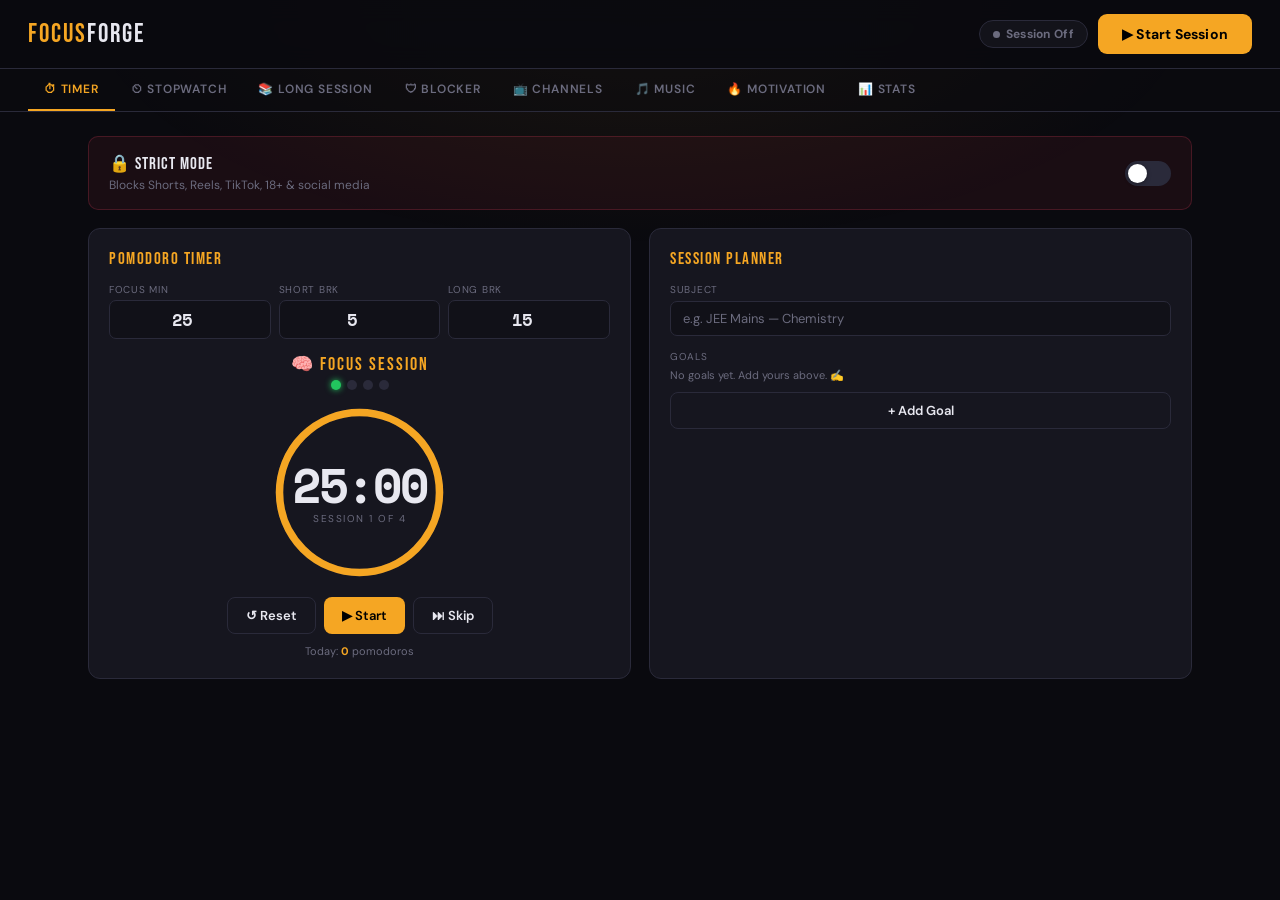
==== commit c10cee19: "Add files via upload" ====
--- a/dashboard.html
+++ b/dashboard.html
@@ -167,6 +167,26 @@
  background:var(--surf);border-radius:7px;margin-bottom:4px;cursor:pointer;}
 .goal-r:hover{background:#1a1a24;}
 .pcard{background:var(--surf);border:1px solid var(--bdr);border-radius:9px;padding:14px;text-align:center;}
+
+/* ── MUSIC TAB ── */
+.music-svc-btn{
+  display:inline-flex;align-items:center;gap:8px;
+  padding:10px 18px;border-radius:9px;border:1px solid var(--bdr);
+  background:var(--card);color:var(--mut);font-family:'DM Sans',sans-serif;
+  font-size:13px;font-weight:600;cursor:pointer;transition:all .2s;}
+.music-svc-btn:hover{border-color:var(--acc);color:var(--txt);}
+.music-svc-btn.act{border-color:var(--acc);background:rgba(245,166,35,.1);color:var(--acc);}
+.music-pl-item{
+  display:flex;align-items:center;gap:10px;padding:10px 12px;
+  background:var(--surf);border:1px solid var(--bdr);border-radius:8px;
+  margin-bottom:7px;cursor:pointer;transition:all .2s;}
+.music-pl-item:hover{border-color:var(--acc);background:rgba(245,166,35,.05);}
+.music-pl-item.act{border-color:var(--acc);background:rgba(245,166,35,.08);}
+.music-pl-ico{width:40px;height:40px;border-radius:7px;display:flex;
+  align-items:center;justify-content:center;font-size:18px;flex-shrink:0;}
+.music-pl-name{font-size:13px;font-weight:600;margin-bottom:2px;}
+.music-pl-desc{font-size:10px;color:var(--mut);}
+
 ::-webkit-scrollbar{width:4px;}::-webkit-scrollbar-thumb{background:var(--bdr);border-radius:2px;}
 @media(max-width:700px){.main{padding:14px 12px;}.g2,.g3{grid-template-columns:1fr;}
  header{padding:12px 14px;}.tdig{font-size:36px;}.lftime{font-size:44px;}}
@@ -191,6 +211,7 @@
   <button onclick="gt('lf',this)">📚 Long Session</button>
   <button onclick="gt('blk',this)">🛡 Blocker</button>
   <button onclick="gt('ch',this)">📺 Channels</button>
+  <button onclick="gt('music',this)">🎵 Music</button>
   <button onclick="gt('mot',this)">🔥 Motivation</button>
   <button onclick="gt('stats',this)">📊 Stats</button>
 </nav>
@@ -415,6 +436,151 @@
   </div>
 </div>
 
+
+<!-- ══ MUSIC ══ -->
+<div class="tab" id="tab-music">
+
+  <!-- Service selector -->
+  <div style="display:flex;gap:10px;margin-bottom:20px;flex-wrap:wrap;">
+    <button class="music-svc-btn act" id="svc-spotify"   onclick="switchSvc('spotify',this)">
+      <svg width="18" height="18" viewBox="0 0 24 24" fill="#1DB954"><path d="M12 0C5.4 0 0 5.4 0 12s5.4 12 12 12 12-5.4 12-12S18.66 0 12 0zm5.521 17.34c-.24.359-.66.48-1.021.24-2.82-1.74-6.36-2.101-10.561-1.141-.418.122-.779-.179-.899-.539-.12-.421.18-.78.54-.9 4.56-1.021 8.52-.6 11.64 1.32.42.18.479.659.301 1.02zm1.44-3.3c-.301.42-.841.6-1.262.3-3.239-1.98-8.159-2.58-11.939-1.38-.479.12-1.02-.12-1.14-.6-.12-.48.12-1.021.6-1.141C9.6 9.9 15 10.561 18.72 12.84c.361.181.54.78.241 1.2zm.12-3.36C15.24 8.4 8.82 8.16 5.16 9.301c-.6.179-1.2-.181-1.38-.721-.18-.601.18-1.2.72-1.381 4.26-1.26 11.28-1.02 15.721 1.621.539.3.719 1.02.419 1.56-.299.421-1.02.599-1.559.3z"/></svg>
+      Spotify
+    </button>
+    <button class="music-svc-btn" id="svc-ytmusic" onclick="switchSvc('ytmusic',this)">
+      <svg width="18" height="18" viewBox="0 0 24 24" fill="#FF0000"><path d="M12 0C5.376 0 0 5.376 0 12s5.376 12 12 12 12-5.376 12-12S18.624 0 12 0zm0 19.104c-3.924 0-7.104-3.18-7.104-7.104S8.076 4.896 12 4.896s7.104 3.18 7.104 7.104-3.18 7.104-7.104 7.104zm0-13.332c-3.432 0-6.228 2.796-6.228 6.228S8.568 18.228 12 18.228s6.228-2.796 6.228-6.228S15.432 5.772 12 5.772zM9.684 15.54V8.46L16.2 12l-6.516 3.54z"/></svg>
+      YouTube Music
+    </button>
+    <button class="music-svc-btn" id="svc-youtube"  onclick="switchSvc('youtube',this)">
+      <svg width="18" height="18" viewBox="0 0 24 24" fill="#FF0000"><path d="M23.495 6.205a3.007 3.007 0 0 0-2.088-2.088c-1.87-.501-9.396-.501-9.396-.501s-7.507-.01-9.396.501A3.007 3.007 0 0 0 .527 6.205a31.247 31.247 0 0 0-.522 5.805 31.247 31.247 0 0 0 .522 5.783 3.007 3.007 0 0 0 2.088 2.088c1.868.502 9.396.502 9.396.502s7.506 0 9.396-.502a3.007 3.007 0 0 0 2.088-2.088 31.247 31.247 0 0 0 .5-5.783 31.247 31.247 0 0 0-.5-5.805zM9.609 15.601V8.408l6.264 3.602z"/></svg>
+      YouTube
+    </button>
+    <button class="music-svc-btn" id="svc-apple"    onclick="switchSvc('apple',this)">
+      <svg width="18" height="18" viewBox="0 0 24 24" fill="#FC3C44"><path d="M23.994 6.124a9.23 9.23 0 0 0-.24-2.19c-.317-1.31-1.062-2.31-2.18-3.043a5.022 5.022 0 0 0-1.877-.726 10.496 10.496 0 0 0-1.564-.15c-.04-.003-.083-.01-.124-.013H5.986c-.152.01-.303.017-.455.026C4.786.07 4.043.15 3.34.428 2.004.958 1.04 1.88.475 3.208a4.93 4.93 0 0 0-.32 1.358c-.068.625-.068 1.254-.078 1.88v12.23c0 .763.1 1.498.393 2.193.65 1.55 1.748 2.589 3.382 3.006.536.14 1.09.19 1.65.23.66.05 1.32.048 1.98.048h9.92c.58 0 1.16-.01 1.74-.05.5-.03.988-.09 1.47-.22 1.668-.447 2.778-1.488 3.405-3.087.21-.544.3-1.114.33-1.694.04-.752.04-1.503.04-2.255V8.13c-.002-.665-.017-1.33-.093-1.994zm-5.559 4.99l-5.578 3.22v-6.44l5.578 3.22z"/></svg>
+      Apple Music
+    </button>
+  </div>
+
+  <!-- Embedded players -->
+  <div id="music-panel-spotify">
+    <div class="g2" style="align-items:start;margin-bottom:16px">
+      <div class="card">
+        <div class="ct">🎵 STUDY PLAYLISTS</div>
+        <div id="sp-playlists"></div>
+      </div>
+      <div class="card">
+        <div class="ct">▶ NOW PLAYING</div>
+        <div id="sp-embed-wrap">
+          <iframe id="sp-embed"
+            src="https://open.spotify.com/embed/playlist/37i9dQZF1DX8Uebhn9wzrS?utm_source=generator&theme=0"
+            width="100%" height="380" frameborder="0" allow="autoplay; clipboard-write; encrypted-media; fullscreen; picture-in-picture"
+            loading="lazy" style="border-radius:12px;"></iframe>
+        </div>
+        <div style="margin-top:12px;padding:10px;background:var(--surf);border-radius:7px;font-size:11px;color:var(--mut);line-height:1.7">
+          💡 <strong style="color:var(--txt)">Tip:</strong> Needs Spotify installed or browser login for full playback. Preview works without login.
+        </div>
+      </div>
+    </div>
+    <div class="card">
+      <div class="ct">🔗 OPEN IN APP</div>
+      <div style="display:flex;gap:8px;flex-wrap:wrap">
+        <a href="https://open.spotify.com/playlist/37i9dQZF1DX8Uebhn9wzrS" target="_blank" class="btn bp bsm">Lo-Fi Beats ↗</a>
+        <a href="https://open.spotify.com/playlist/37i9dQZF1DWZeKCadgRdKQ" target="_blank" class="btn bg bsm">Deep Focus ↗</a>
+        <a href="https://open.spotify.com/playlist/37i9dQZF1DX9sIqqvKsjEJ" target="_blank" class="btn bg bsm">Study Music ↗</a>
+        <a href="https://open.spotify.com/playlist/37i9dQZF1DWXLeA8Omikj7" target="_blank" class="btn bg bsm">Brain Food ↗</a>
+        <a href="https://open.spotify.com/playlist/37i9dQZF1DX4sWSpwq3LiO" target="_blank" class="btn bg bsm">Peaceful Piano ↗</a>
+      </div>
+    </div>
+  </div>
+
+  <div id="music-panel-ytmusic" style="display:none">
+    <div class="g2" style="align-items:start;margin-bottom:16px">
+      <div class="card">
+        <div class="ct">🎵 STUDY PLAYLISTS</div>
+        <div id="ytm-playlists"></div>
+      </div>
+      <div class="card">
+        <div class="ct">▶ NOW PLAYING</div>
+        <iframe id="ytm-embed"
+          src="https://www.youtube.com/embed/videoseries?list=PLofht4PTcKYnaH8w5olJCI-wEoCgyxRRK&autoplay=0"
+          width="100%" height="315" frameborder="0"
+          allow="accelerometer; autoplay; clipboard-write; encrypted-media; gyroscope; picture-in-picture"
+          allowfullscreen style="border-radius:12px;"></iframe>
+        <div style="margin-top:12px;padding:10px;background:var(--surf);border-radius:7px;font-size:11px;color:var(--mut);line-height:1.7">
+          💡 <strong style="color:var(--txt)">Tip:</strong> YouTube Music requires a Google account. Click "Open in App" for full experience.
+        </div>
+      </div>
+    </div>
+    <div class="card">
+      <div class="ct">🔗 OPEN IN APP</div>
+      <div style="display:flex;gap:8px;flex-wrap:wrap">
+        <a href="https://music.youtube.com/playlist?list=PLofht4PTcKYnaH8w5olJCI-wEoCgyxRRK" target="_blank" class="btn bp bsm">Lo-Fi Chill ↗</a>
+        <a href="https://music.youtube.com/search?q=study+music" target="_blank" class="btn bg bsm">Search Study Music ↗</a>
+        <a href="https://music.youtube.com/search?q=lo+fi+hip+hop" target="_blank" class="btn bg bsm">Lo-Fi Hip Hop ↗</a>
+        <a href="https://music.youtube.com/search?q=focus+classical" target="_blank" class="btn bg bsm">Focus Classical ↗</a>
+      </div>
+    </div>
+  </div>
+
+  <div id="music-panel-youtube" style="display:none">
+    <div class="g2" style="align-items:start;margin-bottom:16px">
+      <div class="card">
+        <div class="ct">🎵 STUDY STREAMS</div>
+        <div id="yt-playlists"></div>
+      </div>
+      <div class="card">
+        <div class="ct">▶ NOW PLAYING</div>
+        <iframe id="yt-embed"
+          src="https://www.youtube.com/embed/jfKfPfyJRdk?autoplay=0"
+          width="100%" height="315" frameborder="0"
+          allow="accelerometer; autoplay; clipboard-write; encrypted-media; gyroscope; picture-in-picture"
+          allowfullscreen style="border-radius:12px;"></iframe>
+        <div style="margin-top:12px;padding:10px;background:var(--surf);border-radius:7px;font-size:11px;color:var(--mut);line-height:1.7">
+          💡 <strong style="color:var(--txt)">Tip:</strong> These are live Lo-Fi streams — they run 24/7. No account needed.
+        </div>
+      </div>
+    </div>
+    <div class="card">
+      <div class="ct">🔗 OPEN IN TAB</div>
+      <div style="display:flex;gap:8px;flex-wrap:wrap">
+        <a href="https://www.youtube.com/watch?v=jfKfPfyJRdk" target="_blank" class="btn bp bsm">Lo-Fi Girl (Live) ↗</a>
+        <a href="https://www.youtube.com/watch?v=4xDzrJKXOOY" target="_blank" class="btn bg bsm">Synthwave Radio ↗</a>
+        <a href="https://www.youtube.com/watch?v=5qap5aO4i9A" target="_blank" class="btn bg bsm">Lo-Fi Chill ↗</a>
+        <a href="https://www.youtube.com/watch?v=DWcJFNfaw9c" target="_blank" class="btn bg bsm">Deep Focus ↗</a>
+        <a href="https://www.youtube.com/watch?v=lTRiuFIWV54" target="_blank" class="btn bg bsm">Jazz Classics ↗</a>
+      </div>
+    </div>
+  </div>
+
+  <div id="music-panel-apple" style="display:none">
+    <div class="g2" style="align-items:start;margin-bottom:16px">
+      <div class="card">
+        <div class="ct">🎵 STUDY PLAYLISTS</div>
+        <div id="am-playlists"></div>
+      </div>
+      <div class="card">
+        <div class="ct">▶ NOW PLAYING</div>
+        <iframe id="am-embed"
+          allow="autoplay *; encrypted-media *; fullscreen *; clipboard-write"
+          frameborder="0" height="450" style="width:100%;max-width:660px;overflow:hidden;border-radius:12px;"
+          sandbox="allow-forms allow-popups allow-same-origin allow-scripts allow-storage-access-by-user-activation allow-top-navigation-by-user-activation"
+          src="https://embed.music.apple.com/us/playlist/pure-focus/pl.u-55D6ykoFVjejpE"></iframe>
+        <div style="margin-top:12px;padding:10px;background:var(--surf);border-radius:7px;font-size:11px;color:var(--mut);line-height:1.7">
+          💡 <strong style="color:var(--txt)">Tip:</strong> Full playback needs Apple Music subscription. 30-second previews work free.
+        </div>
+      </div>
+    </div>
+    <div class="card">
+      <div class="ct">🔗 OPEN IN APP</div>
+      <div style="display:flex;gap:8px;flex-wrap:wrap">
+        <a href="https://music.apple.com/us/playlist/pure-focus/pl.u-55D6ykoFVjejpE" target="_blank" class="btn bp bsm">Pure Focus ↗</a>
+        <a href="https://music.apple.com/us/playlist/a-little-calmer/pl.2b0e6e332fdf4b4aa9a9cf57d9e2c4b0" target="_blank" class="btn bg bsm">A Little Calmer ↗</a>
+        <a href="https://music.apple.com/search?term=study+music" target="_blank" class="btn bg bsm">Search Study Music ↗</a>
+        <a href="https://music.apple.com/search?term=lo+fi" target="_blank" class="btn bg bsm">Lo-Fi ↗</a>
+      </div>
+    </div>
+  </div>
+
+</div>
 </div><!-- main -->
 </div><!-- app -->
 
@@ -499,6 +665,7 @@
   lfSyncDisp();
   document.getElementById('qdate').textContent = new Date().toLocaleDateString('en-US',{weekday:'long',month:'long',day:'numeric'});
   showQ(new Date().getDate() % QS.length);
+  loadMusicPlaylists();
 }
 
 // ─── TABS ──────────────────────────────────────────────────────────
@@ -618,7 +785,7 @@
 }
 function arcUpd(){
   const a=document.getElementById('parc');
-  a.style.strokeDashoffset=CIRC*(pmSecs/pmTotal);
+  a.style.strokeDashoffset=CIRC*(1-(pmSecs/pmTotal));
   a.style.stroke={focus:'#f5a623',short:'#22c55e',long:'#3b82f6'}[pmPhase];
 }
 function buildDots(){
@@ -659,12 +826,31 @@
 function renderDefBlocks(){document.getElementById('defblk').innerHTML=DEFBLK.map(b=>'<div class="blit" style="border-left:3px solid var(--red)"><div class="bll"><div class="bico" style="background:rgba(232,67,90,.1)">'+b.e+'</div><div><div class="bname">'+b.n+'</div><div class="bdesc">'+b.d+'</div></div></div><span class="bdg bdg-b">BLOCKED</span></div>').join('');}
 function addCB(){const v=document.getElementById('cbinp').value.trim();if(!v)return;if(!cblocks.includes(v)){cblocks.push(v);document.getElementById('cbinp').value='';save({cblocks});sendToExt({type:'ADD_BLOCK',site:v});renderCBlocks();toast('🚫 '+v+' blocked','ok');}}
 function remCB(s){cblocks=cblocks.filter(c=>c!==s);save({cblocks});sendToExt({type:'REMOVE_BLOCK',site:s});renderCBlocks();}
-function renderCBlocks(){document.getElementById('cblist').innerHTML=cblocks.map(s=>'<div class="blit" style="border-left:3px solid var(--red);margin-bottom:5px"><div class="bll"><div class="bico" style="background:rgba(232,67,90,.1)">🌐</div><div class="bname">'+s+'</div></div><button class="btn bg bsm" onclick="remCB(\''+s.replace(/'/g,"\\'")+'\')")>✕</button></div>').join('')||'<div style="font-size:11px;color:var(--mut)">No custom blocks yet.</div>';}
+function renderCBlocks(){
+  const el=document.getElementById('cblist');
+  if(!cblocks.length){el.innerHTML='<div style="font-size:11px;color:var(--mut)">No custom blocks yet.</div>';return;}
+  el.innerHTML='';
+  cblocks.forEach(s=>{
+    const d=document.createElement('div');
+    d.className='blit';d.style.cssText='border-left:3px solid var(--red);margin-bottom:5px;';
+    d.innerHTML='<div class="bll"><div class="bico" style="background:rgba(232,67,90,.1)">🌐</div><div class="bname">'+s+'</div></div>';
+    const btn=document.createElement('button');btn.className='btn bg bsm';btn.textContent='✕';
+    btn.onclick=()=>remCB(s);d.appendChild(btn);el.appendChild(d);
+  });
+}
 
 // ─── CHANNELS ──────────────────────────────────────────────────────
 function addCh(){const v=document.getElementById('chinp').value.trim();if(!v||channels.includes(v))return;channels.push(v);document.getElementById('chinp').value='';save({channels});sendToExt({type:'ADD_CHANNEL',channel:v});renderChs();toast('✅ '+v+' allowed','ok');}
 function remCh(n){channels=channels.filter(c=>c!==n);save({channels});sendToExt({type:'REMOVE_CHANNEL',channel:n});renderChs();}
-function renderChs(){document.getElementById('chtags').innerHTML=channels.map(c=>'<span class="chtag">📺 '+c+' <button onclick="remCh(\''+c.replace(/'/g,"\\'")+'\')")>✕</button></span>').join('');}
+function renderChs(){
+  const el=document.getElementById('chtags');el.innerHTML='';
+  channels.forEach(c=>{
+    const sp=document.createElement('span');sp.className='chtag';
+    sp.innerHTML='📺 '+c+' ';
+    const btn=document.createElement('button');btn.textContent='✕';
+    btn.onclick=()=>remCh(c);sp.appendChild(btn);el.appendChild(sp);
+  });
+}
 
 // ─── GOALS ─────────────────────────────────────────────────────────
 function addGoal(){const n=prompt('Enter study goal:');if(!n)return;goals.push({n,done:false});save({goals});renderGoals();}
@@ -698,6 +884,136 @@
 // ─── UTIL ──────────────────────────────────────────────────────────
 function pad(n){return String(n).padStart(2,'0');}
 
+// ─── MUSIC TAB ───────────────────────────────────────────────────────
+const MUSIC_DATA = {
+  spotify: {
+    playlists: [
+      { name:'Lo-Fi Beats',      desc:'Chill beats to relax/study to',      id:'37i9dQZF1DX8Uebhn9wzrS', type:'playlist' },
+      { name:'Deep Focus',        desc:'Keep calm and focus',                 id:'37i9dQZF1DWZeKCadgRdKQ', type:'playlist' },
+      { name:'Study Music',       desc:'Background studying music',           id:'37i9dQZF1DX9sIqqvKsjEJ', type:'playlist' },
+      { name:'Brain Food',        desc:'Powered by Spotify',                  id:'37i9dQZF1DWXLeA8Omikj7', type:'playlist' },
+      { name:'Peaceful Piano',    desc:'Relaxing piano music',                id:'37i9dQZF1DX4sWSpwq3LiO', type:'playlist' },
+      { name:'Instrumental Study',desc:'Music to help you focus',             id:'37i9dQZF1DX0jgyuFvK76a', type:'playlist' },
+    ]
+  },
+  ytmusic: {
+    playlists: [
+      { name:'Lo-Fi Chill',       desc:'Relaxing Lo-Fi beats',                id:'PLofht4PTcKYnaH8w5olJCI-wEoCgyxRRK', type:'playlist' },
+      { name:'Study Beats',       desc:'Beats to study to',                   id:'PL6NdkXsPL07zLT7g_NReP4OB7P5mQpQQj', type:'playlist' },
+      { name:'Classical Focus',   desc:'Classical music for studying',         id:'PLGqIqCaFSCOYqjdHHHpzJiBz8Y8mO8S1E', type:'playlist' },
+      { name:'Ambient Focus',     desc:'Ambient sounds to focus',              id:'PLbSQbCrFOnTm78hjGSYPBpgFBjgxqOv1x', type:'playlist' },
+    ]
+  },
+  youtube: {
+    playlists: [
+      { name:'Lo-Fi Girl (Live)',  desc:'24/7 live lo-fi radio',               id:'jfKfPfyJRdk', type:'video' },
+      { name:'Synthwave Radio',   desc:'Synthwave & retrowave 24/7',           id:'4xDzrJKXOOY', type:'video' },
+      { name:'Lo-Fi Chill Beats', desc:'Relaxing lo-fi chill beats',           id:'5qap5aO4i9A', type:'video' },
+      { name:'Deep Focus Music',  desc:'Music to help you study',              id:'DWcJFNfaw9c', type:'video' },
+      { name:'Jazz for Study',    desc:'Smooth jazz classics',                 id:'lTRiuFIWV54', type:'video' },
+      { name:'Nature & Rain',     desc:'Rain sounds for focus',                id:'q76bMs-NwRk', type:'video' },
+    ]
+  },
+  apple: {
+    playlists: [
+      { name:'Pure Focus',        desc:'Apple Music curated focus',            id:'pl.u-55D6ykoFVjejpE',             type:'playlist' },
+      { name:'A Little Calmer',   desc:'Calming background music',             id:'pl.2b0e6e332fdf4b4aa9a9cf57d9e2c4b0', type:'playlist' },
+      { name:'Intense Studying',  desc:'Music for deep study sessions',        id:'pl.u-d2b0592e12a04750a781f6dbfcaef15c', type:'playlist' },
+      { name:'Classical Essentials',desc:'Best classical pieces',              id:'pl.d0dde5e1e6a84b3490e8de48d48bde94', type:'playlist' },
+    ]
+  }
+};
+
+let curSvc = 'spotify';
+let curMusicIdx = { spotify:0, ytmusic:0, youtube:0, apple:0 };
+
+function switchSvc(svc, btn) {
+  curSvc = svc;
+  document.querySelectorAll('.music-svc-btn').forEach(b => b.classList.remove('act'));
+  btn.classList.add('act');
+  ['spotify','ytmusic','youtube','apple'].forEach(s => {
+    document.getElementById('music-panel-'+s).style.display = s===svc ? 'block' : 'none';
+  });
+}
+
+function loadMusicPlaylists() {
+  // Spotify playlists
+  const spEl = document.getElementById('sp-playlists');
+  if (spEl) {
+    spEl.innerHTML = '';
+    MUSIC_DATA.spotify.playlists.forEach((pl,i) => {
+      const d = document.createElement('div');
+      d.className = 'music-pl-item' + (i===curMusicIdx.spotify?' act':'');
+      d.onclick = () => { 
+        curMusicIdx.spotify = i;
+        document.querySelectorAll('#sp-playlists .music-pl-item').forEach((el,j) => el.classList.toggle('act', j===i));
+        document.getElementById('sp-embed').src = 
+          'https://open.spotify.com/embed/playlist/'+pl.id+'?utm_source=generator&theme=0';
+      };
+      d.innerHTML = '<div class="music-pl-ico" style="background:rgba(29,185,84,.12)">🎵</div>'
+        +'<div><div class="music-pl-name">'+pl.name+'</div><div class="music-pl-desc">'+pl.desc+'</div></div>';
+      spEl.appendChild(d);
+    });
+  }
+
+  // YouTube Music playlists
+  const ytmEl = document.getElementById('ytm-playlists');
+  if (ytmEl) {
+    ytmEl.innerHTML = '';
+    MUSIC_DATA.ytmusic.playlists.forEach((pl,i) => {
+      const d = document.createElement('div');
+      d.className = 'music-pl-item' + (i===curMusicIdx.ytmusic?' act':'');
+      d.onclick = () => {
+        curMusicIdx.ytmusic = i;
+        document.querySelectorAll('#ytm-playlists .music-pl-item').forEach((el,j) => el.classList.toggle('act', j===i));
+        document.getElementById('ytm-embed').src = 
+          'https://www.youtube.com/embed/videoseries?list='+pl.id+'&autoplay=0';
+      };
+      d.innerHTML = '<div class="music-pl-ico" style="background:rgba(255,0,0,.1)">🎶</div>'
+        +'<div><div class="music-pl-name">'+pl.name+'</div><div class="music-pl-desc">'+pl.desc+'</div></div>';
+      ytmEl.appendChild(d);
+    });
+  }
+
+  // YouTube streams
+  const ytEl = document.getElementById('yt-playlists');
+  if (ytEl) {
+    ytEl.innerHTML = '';
+    MUSIC_DATA.youtube.playlists.forEach((pl,i) => {
+      const d = document.createElement('div');
+      d.className = 'music-pl-item' + (i===curMusicIdx.youtube?' act':'');
+      d.onclick = () => {
+        curMusicIdx.youtube = i;
+        document.querySelectorAll('#yt-playlists .music-pl-item').forEach((el,j) => el.classList.toggle('act', j===i));
+        document.getElementById('yt-embed').src = 
+          'https://www.youtube.com/embed/'+pl.id+'?autoplay=0';
+      };
+      d.innerHTML = '<div class="music-pl-ico" style="background:rgba(255,0,0,.1)">📺</div>'
+        +'<div><div class="music-pl-name">'+pl.name+'</div><div class="music-pl-desc">'+pl.desc+'</div></div>';
+      ytEl.appendChild(d);
+    });
+  }
+
+  // Apple Music playlists
+  const amEl = document.getElementById('am-playlists');
+  if (amEl) {
+    amEl.innerHTML = '';
+    MUSIC_DATA.apple.playlists.forEach((pl,i) => {
+      const d = document.createElement('div');
+      d.className = 'music-pl-item' + (i===curMusicIdx.apple?' act':'');
+      d.onclick = () => {
+        curMusicIdx.apple = i;
+        document.querySelectorAll('#am-playlists .music-pl-item').forEach((el,j) => el.classList.toggle('act', j===i));
+        document.getElementById('am-embed').src = 
+          'https://embed.music.apple.com/us/playlist/'+pl.id;
+      };
+      d.innerHTML = '<div class="music-pl-ico" style="background:rgba(252,60,68,.12)">🍎</div>'
+        +'<div><div class="music-pl-name">'+pl.name+'</div><div class="music-pl-desc">'+pl.desc+'</div></div>';
+      amEl.appendChild(d);
+    });
+  }
+}
+
 // ─── BOOT ──────────────────────────────────────────────────────────
 boot();
 </script>
